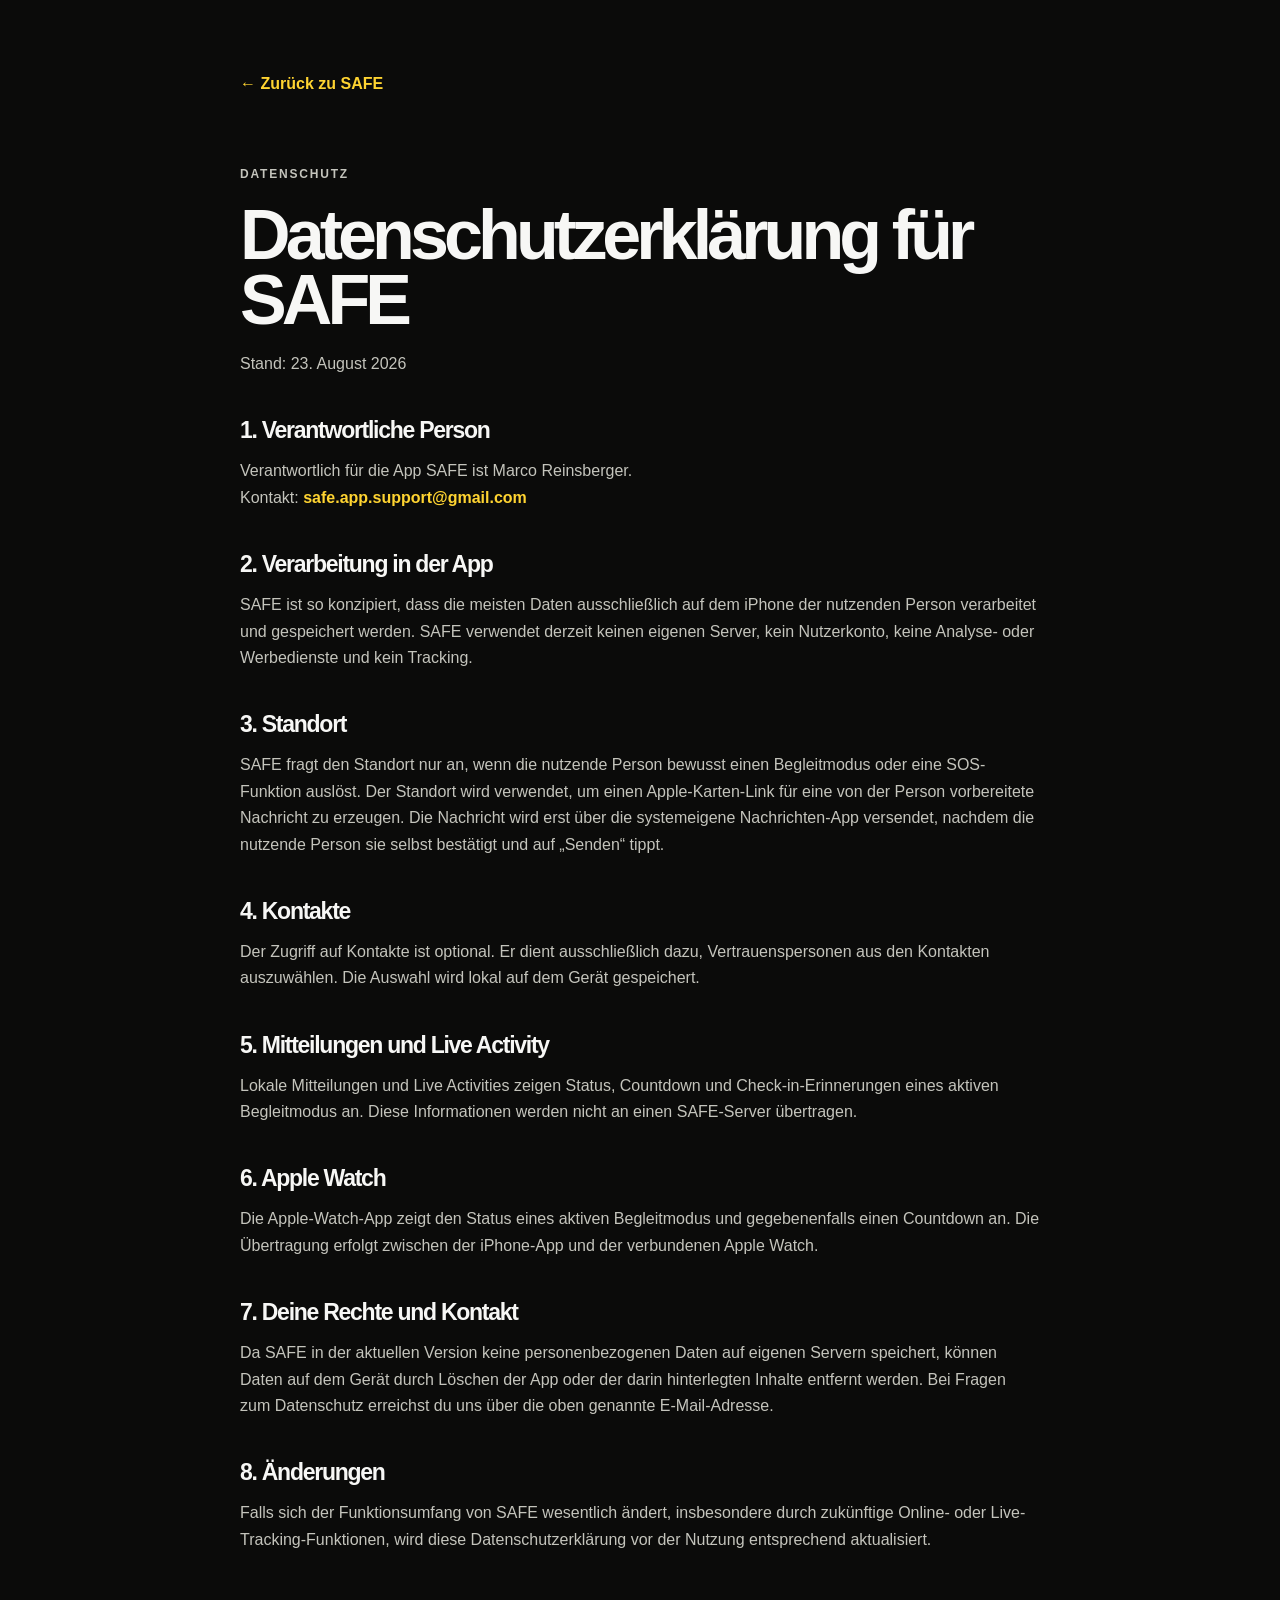
==== datenschutz.html @ ffa0b6a6 "SAFE Website veröffentlichen" ====
<!doctype html><html lang="de"><head><meta charset="utf-8"><meta name="viewport" content="width=device-width,initial-scale=1"><title>Datenschutz – SAFE</title><link rel="stylesheet" href="style.css"></head><body><main class="wrap legal"><a class="back" href="index.html">← Zurück zu SAFE</a><p class="eyebrow">DATENSCHUTZ</p><h1>Datenschutzerklärung für SAFE</h1><p>Stand: 23. August 2026</p><h2>1. Verantwortliche Person</h2><p>Verantwortlich für die App SAFE ist Marco Reinsberger.<br>Kontakt: <a href="mailto:safe.app.support@gmail.com">safe.app.support@gmail.com</a></p><h2>2. Verarbeitung in der App</h2><p>SAFE ist so konzipiert, dass die meisten Daten ausschließlich auf dem iPhone der nutzenden Person verarbeitet und gespeichert werden. SAFE verwendet derzeit keinen eigenen Server, kein Nutzerkonto, keine Analyse- oder Werbedienste und kein Tracking.</p><h2>3. Standort</h2><p>SAFE fragt den Standort nur an, wenn die nutzende Person bewusst einen Begleitmodus oder eine SOS-Funktion auslöst. Der Standort wird verwendet, um einen Apple-Karten-Link für eine von der Person vorbereitete Nachricht zu erzeugen. Die Nachricht wird erst über die systemeigene Nachrichten-App versendet, nachdem die nutzende Person sie selbst bestätigt und auf „Senden“ tippt.</p><h2>4. Kontakte</h2><p>Der Zugriff auf Kontakte ist optional. Er dient ausschließlich dazu, Vertrauenspersonen aus den Kontakten auszuwählen. Die Auswahl wird lokal auf dem Gerät gespeichert.</p><h2>5. Mitteilungen und Live Activity</h2><p>Lokale Mitteilungen und Live Activities zeigen Status, Countdown und Check-in-Erinnerungen eines aktiven Begleitmodus an. Diese Informationen werden nicht an einen SAFE-Server übertragen.</p><h2>6. Apple Watch</h2><p>Die Apple-Watch-App zeigt den Status eines aktiven Begleitmodus und gegebenenfalls einen Countdown an. Die Übertragung erfolgt zwischen der iPhone-App und der verbundenen Apple Watch.</p><h2>7. Deine Rechte und Kontakt</h2><p>Da SAFE in der aktuellen Version keine personenbezogenen Daten auf eigenen Servern speichert, können Daten auf dem Gerät durch Löschen der App oder der darin hinterlegten Inhalte entfernt werden. Bei Fragen zum Datenschutz erreichst du uns über die oben genannte E-Mail-Adresse.</p><h2>8. Änderungen</h2><p>Falls sich der Funktionsumfang von SAFE wesentlich ändert, insbesondere durch zukünftige Online- oder Live-Tracking-Funktionen, wird diese Datenschutzerklärung vor der Nutzung entsprechend aktualisiert.</p></main></body></html>
---- style.css ----
:root{--bg:#0b0b0a;--panel:#171715;--text:#f7f7f5;--muted:#aaa9a2;--line:#2a2a27;--yellow:#ffd431}*{box-sizing:border-box}html{scroll-behavior:smooth}body{margin:0;background:var(--bg);color:var(--text);font:16px Arial,Helvetica,sans-serif}a{color:inherit;text-decoration:none}.wrap{width:min(1160px,calc(100% - 40px));margin:auto}.nav{height:80px;border-bottom:1px solid var(--line);display:flex;justify-content:space-between;align-items:center}.brand{font-weight:800;letter-spacing:.08em}.brand i{display:inline-grid;place-items:center;width:26px;height:30px;margin-right:10px;clip-path:polygon(50% 0,94% 15%,94% 62%,50% 100%,6% 62%,6% 15%);background:var(--yellow);color:#111;font-style:normal}.links{display:flex;gap:24px;color:var(--muted);font-size:14px}.links a:hover,footer a:hover{color:var(--yellow)}.hero{min-height:610px;display:grid;grid-template-columns:1.1fr .9fr;align-items:center;gap:30px}.eyebrow{color:var(--yellow);font-size:12px;font-weight:bold;letter-spacing:.15em}.hero h1,.legal h1{font-size:clamp(50px,7vw,92px);line-height:.93;letter-spacing:-.07em;margin:18px 0}.hero h1 span{color:var(--yellow)}.lead{max-width:540px;color:var(--muted);font-size:19px;line-height:1.55}.buttons{display:flex;gap:12px;margin-top:30px;flex-wrap:wrap}.button{padding:14px 18px;border:1px solid #4a4a43;border-radius:8px;font-weight:bold;font-size:14px}.primary{background:var(--yellow);color:#181713;border-color:var(--yellow)}.visual{position:relative;height:440px;display:grid;place-items:center;overflow:hidden}.glow{position:absolute;width:370px;height:370px;background:radial-gradient(circle,rgba(255,212,49,.25),transparent 67%)}.shield{z-index:1;display:grid;place-items:center;width:240px;height:280px;clip-path:polygon(50% 0,91% 15%,91% 60%,50% 100%,9% 60%,9% 15%);background:linear-gradient(140deg,#ffe378,var(--yellow),#e9b813);color:#171509;font-size:75px}.status{position:absolute;z-index:2;right:20px;bottom:55px;padding:13px 16px;border:1px solid #3a3a35;border-radius:11px;background:#171715;font-size:14px;font-weight:bold}.status b{color:#53d670;margin-right:8px}.section{padding:105px 0;border-top:1px solid var(--line)}h2{font-size:clamp(35px,4vw,57px);letter-spacing:-.055em;line-height:1;margin:15px 0}.sub{max-width:620px;color:var(--muted);line-height:1.6;font-size:17px}.grid{display:grid;grid-template-columns:repeat(4,1fr);gap:14px;margin-top:52px}.card{min-height:210px;padding:25px;background:var(--panel);border:1px solid #242421;border-radius:14px}.card small{color:var(--yellow);font-weight:bold}.card h3{margin-top:50px}.card p{color:var(--muted);font-size:14px;line-height:1.5}.steps{display:grid;grid-template-columns:.75fr 1.25fr;gap:80px}.steps ol{list-style:none;padding:0;margin:0;border-top:1px solid #343431}.steps li{padding:22px 0;border-bottom:1px solid #343431}.steps strong{display:block}.steps span{display:block;color:var(--muted);margin-top:7px;line-height:1.5}.watch{margin:0 0 85px;padding:55px 65px;display:flex;justify-content:space-between;align-items:center;gap:40px;border:1px solid #38382f;border-radius:20px;background:linear-gradient(105deg,#22221d,#141411)}.watch p{color:var(--muted);line-height:1.6;max-width:580px}.face{width:170px;height:190px;padding:48px 20px;display:flex;flex-direction:column;align-items:center;gap:10px;border:11px solid #252523;border-radius:46px;outline:1px solid #545447;background:#080807;font-size:11px}.face b{color:var(--yellow);font-size:21px}.notice{margin-bottom:75px;padding:20px 25px;border:1px solid #55461b;border-radius:12px;background:#211d13;color:#deded5;line-height:1.55;font-size:14px}.notice b{color:var(--yellow)}footer{padding:34px 0 48px;border-top:1px solid var(--line);display:flex;gap:28px;color:var(--muted);font-size:13px}.footlinks{margin-left:auto;display:flex;gap:20px}.legal{max-width:800px;margin:auto;padding:75px 0}.back{display:inline-block;color:var(--yellow);font-weight:bold;margin-bottom:60px}.legal h1{font-size:clamp(42px,6vw,70px)}.legal h2{font-size:23px;margin-top:42px}.legal p{color:#c4c4bc;line-height:1.65}.legal a:not(.back){color:var(--yellow);font-weight:bold}.support{margin-top:34px;padding:26px;border:1px solid #444439;border-radius:14px;background:var(--panel)}@media(max-width:800px){.hero{grid-template-columns:1fr;padding:65px 0 45px;min-height:auto}.visual{height:310px}.shield{transform:scale(.72)}.status{bottom:8px;right:0}.grid{grid-template-columns:repeat(2,1fr)}.steps{grid-template-columns:1fr;gap:42px}.watch{padding:40px 28px}.face{transform:scale(.78);margin-right:-25px}}@media(max-width:520px){.wrap{width:calc(100% - 30px)}.links a:not(:last-child){display:none}.grid{grid-template-columns:1fr}.card{min-height:170px}.card h3{margin-top:28px}.watch{display:block}.face{margin:25px auto -25px}footer{flex-wrap:wrap}.footlinks{margin-left:0;width:100%}}
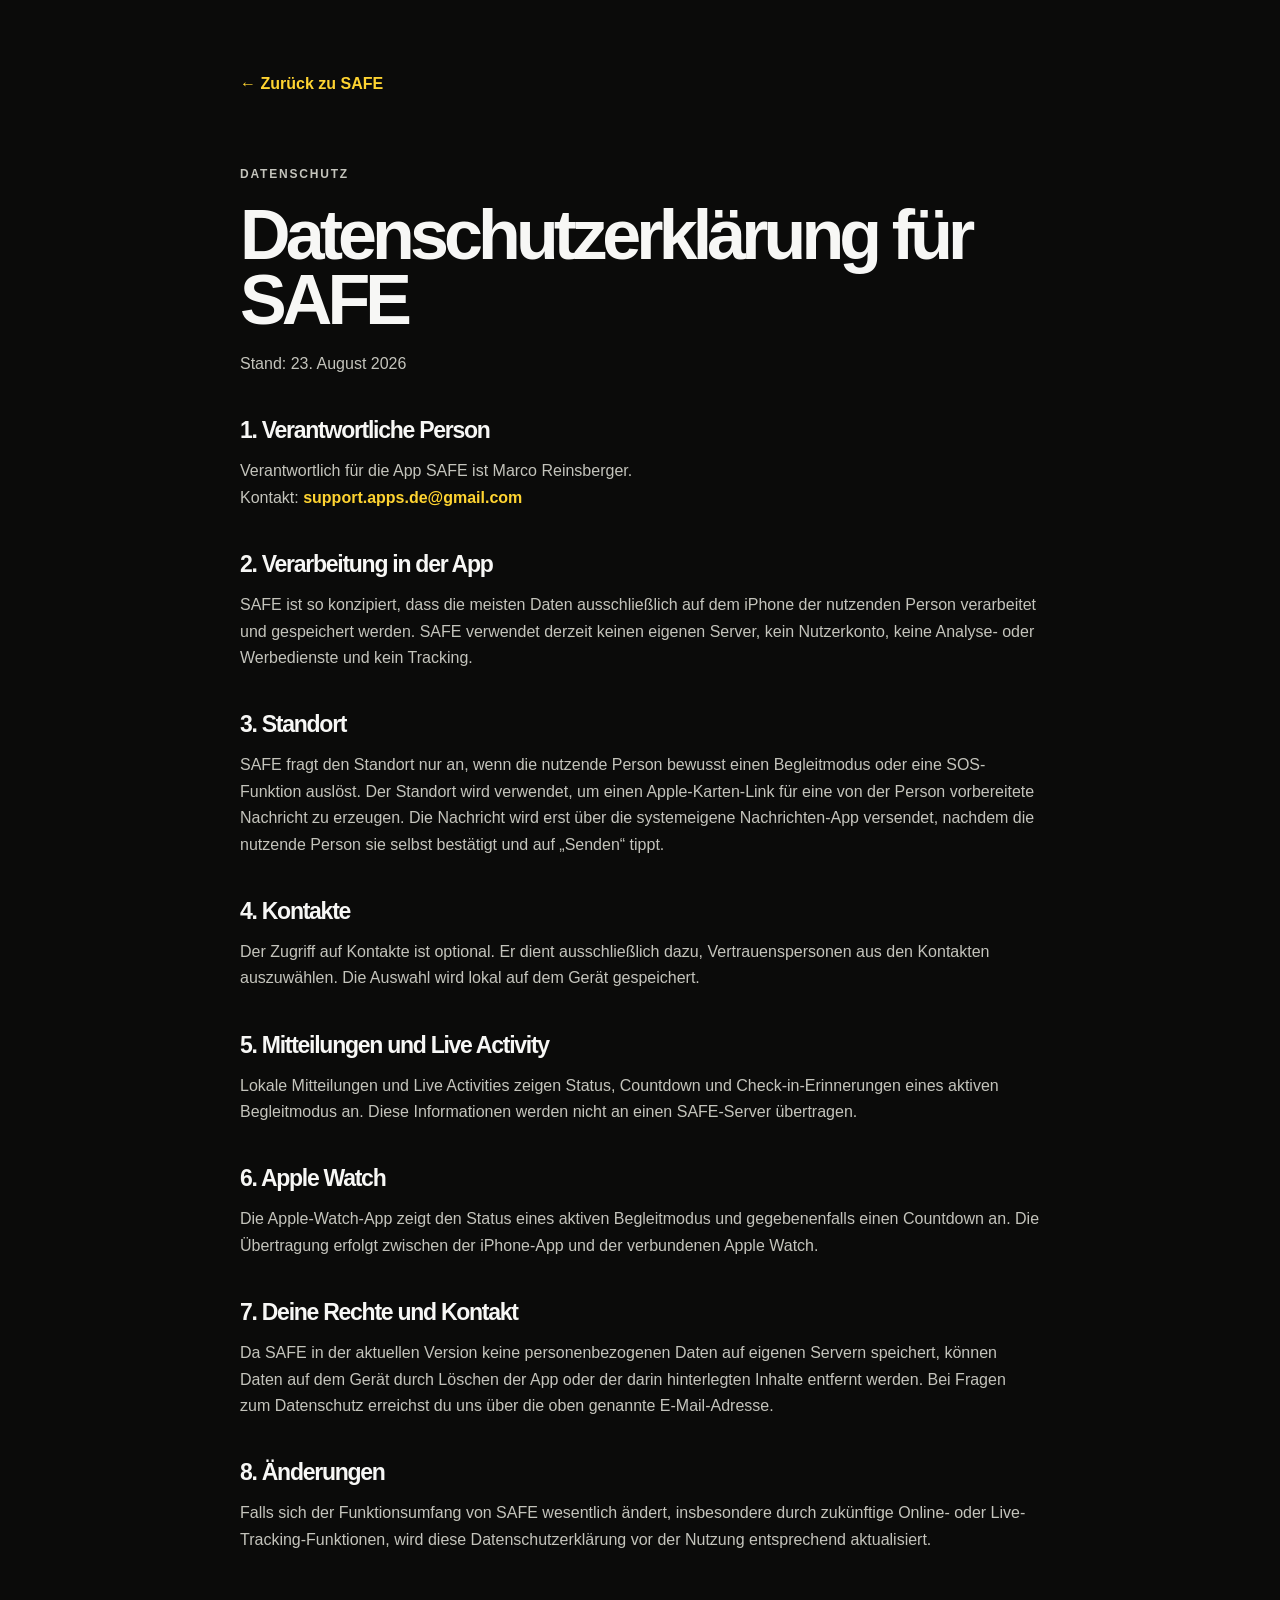
==== commit f5655a8a: "SAFE Website mit Action Button und Screenshots aktualisieren" ====
--- a/datenschutz.html
+++ b/datenschutz.html
@@ -1 +1 @@
-<!doctype html><html lang="de"><head><meta charset="utf-8"><meta name="viewport" content="width=device-width,initial-scale=1"><title>Datenschutz – SAFE</title><link rel="stylesheet" href="style.css"></head><body><main class="wrap legal"><a class="back" href="index.html">← Zurück zu SAFE</a><p class="eyebrow">DATENSCHUTZ</p><h1>Datenschutzerklärung für SAFE</h1><p>Stand: 23. August 2026</p><h2>1. Verantwortliche Person</h2><p>Verantwortlich für die App SAFE ist Marco Reinsberger.<br>Kontakt: <a href="mailto:safe.app.support@gmail.com">safe.app.support@gmail.com</a></p><h2>2. Verarbeitung in der App</h2><p>SAFE ist so konzipiert, dass die meisten Daten ausschließlich auf dem iPhone der nutzenden Person verarbeitet und gespeichert werden. SAFE verwendet derzeit keinen eigenen Server, kein Nutzerkonto, keine Analyse- oder Werbedienste und kein Tracking.</p><h2>3. Standort</h2><p>SAFE fragt den Standort nur an, wenn die nutzende Person bewusst einen Begleitmodus oder eine SOS-Funktion auslöst. Der Standort wird verwendet, um einen Apple-Karten-Link für eine von der Person vorbereitete Nachricht zu erzeugen. Die Nachricht wird erst über die systemeigene Nachrichten-App versendet, nachdem die nutzende Person sie selbst bestätigt und auf „Senden“ tippt.</p><h2>4. Kontakte</h2><p>Der Zugriff auf Kontakte ist optional. Er dient ausschließlich dazu, Vertrauenspersonen aus den Kontakten auszuwählen. Die Auswahl wird lokal auf dem Gerät gespeichert.</p><h2>5. Mitteilungen und Live Activity</h2><p>Lokale Mitteilungen und Live Activities zeigen Status, Countdown und Check-in-Erinnerungen eines aktiven Begleitmodus an. Diese Informationen werden nicht an einen SAFE-Server übertragen.</p><h2>6. Apple Watch</h2><p>Die Apple-Watch-App zeigt den Status eines aktiven Begleitmodus und gegebenenfalls einen Countdown an. Die Übertragung erfolgt zwischen der iPhone-App und der verbundenen Apple Watch.</p><h2>7. Deine Rechte und Kontakt</h2><p>Da SAFE in der aktuellen Version keine personenbezogenen Daten auf eigenen Servern speichert, können Daten auf dem Gerät durch Löschen der App oder der darin hinterlegten Inhalte entfernt werden. Bei Fragen zum Datenschutz erreichst du uns über die oben genannte E-Mail-Adresse.</p><h2>8. Änderungen</h2><p>Falls sich der Funktionsumfang von SAFE wesentlich ändert, insbesondere durch zukünftige Online- oder Live-Tracking-Funktionen, wird diese Datenschutzerklärung vor der Nutzung entsprechend aktualisiert.</p></main></body></html>
+<!doctype html><html lang="de"><head><meta charset="utf-8"><meta name="viewport" content="width=device-width,initial-scale=1"><title>Datenschutz – SAFE</title><link rel="stylesheet" href="style.css"></head><body><main class="wrap legal"><a class="back" href="index.html">← Zurück zu SAFE</a><p class="eyebrow">DATENSCHUTZ</p><h1>Datenschutzerklärung für SAFE</h1><p>Stand: 23. August 2026</p><h2>1. Verantwortliche Person</h2><p>Verantwortlich für die App SAFE ist Marco Reinsberger.<br>Kontakt: <a href="mailto:support.apps.de@gmail.com">support.apps.de@gmail.com</a></p><h2>2. Verarbeitung in der App</h2><p>SAFE ist so konzipiert, dass die meisten Daten ausschließlich auf dem iPhone der nutzenden Person verarbeitet und gespeichert werden. SAFE verwendet derzeit keinen eigenen Server, kein Nutzerkonto, keine Analyse- oder Werbedienste und kein Tracking.</p><h2>3. Standort</h2><p>SAFE fragt den Standort nur an, wenn die nutzende Person bewusst einen Begleitmodus oder eine SOS-Funktion auslöst. Der Standort wird verwendet, um einen Apple-Karten-Link für eine von der Person vorbereitete Nachricht zu erzeugen. Die Nachricht wird erst über die systemeigene Nachrichten-App versendet, nachdem die nutzende Person sie selbst bestätigt und auf „Senden“ tippt.</p><h2>4. Kontakte</h2><p>Der Zugriff auf Kontakte ist optional. Er dient ausschließlich dazu, Vertrauenspersonen aus den Kontakten auszuwählen. Die Auswahl wird lokal auf dem Gerät gespeichert.</p><h2>5. Mitteilungen und Live Activity</h2><p>Lokale Mitteilungen und Live Activities zeigen Status, Countdown und Check-in-Erinnerungen eines aktiven Begleitmodus an. Diese Informationen werden nicht an einen SAFE-Server übertragen.</p><h2>6. Apple Watch</h2><p>Die Apple-Watch-App zeigt den Status eines aktiven Begleitmodus und gegebenenfalls einen Countdown an. Die Übertragung erfolgt zwischen der iPhone-App und der verbundenen Apple Watch.</p><h2>7. Deine Rechte und Kontakt</h2><p>Da SAFE in der aktuellen Version keine personenbezogenen Daten auf eigenen Servern speichert, können Daten auf dem Gerät durch Löschen der App oder der darin hinterlegten Inhalte entfernt werden. Bei Fragen zum Datenschutz erreichst du uns über die oben genannte E-Mail-Adresse.</p><h2>8. Änderungen</h2><p>Falls sich der Funktionsumfang von SAFE wesentlich ändert, insbesondere durch zukünftige Online- oder Live-Tracking-Funktionen, wird diese Datenschutzerklärung vor der Nutzung entsprechend aktualisiert.</p></main></body></html>
--- a/style.css
+++ b/style.css
@@ -1 +1 @@
-:root{--bg:#0b0b0a;--panel:#171715;--text:#f7f7f5;--muted:#aaa9a2;--line:#2a2a27;--yellow:#ffd431}*{box-sizing:border-box}html{scroll-behavior:smooth}body{margin:0;background:var(--bg);color:var(--text);font:16px Arial,Helvetica,sans-serif}a{color:inherit;text-decoration:none}.wrap{width:min(1160px,calc(100% - 40px));margin:auto}.nav{height:80px;border-bottom:1px solid var(--line);display:flex;justify-content:space-between;align-items:center}.brand{font-weight:800;letter-spacing:.08em}.brand i{display:inline-grid;place-items:center;width:26px;height:30px;margin-right:10px;clip-path:polygon(50% 0,94% 15%,94% 62%,50% 100%,6% 62%,6% 15%);background:var(--yellow);color:#111;font-style:normal}.links{display:flex;gap:24px;color:var(--muted);font-size:14px}.links a:hover,footer a:hover{color:var(--yellow)}.hero{min-height:610px;display:grid;grid-template-columns:1.1fr .9fr;align-items:center;gap:30px}.eyebrow{color:var(--yellow);font-size:12px;font-weight:bold;letter-spacing:.15em}.hero h1,.legal h1{font-size:clamp(50px,7vw,92px);line-height:.93;letter-spacing:-.07em;margin:18px 0}.hero h1 span{color:var(--yellow)}.lead{max-width:540px;color:var(--muted);font-size:19px;line-height:1.55}.buttons{display:flex;gap:12px;margin-top:30px;flex-wrap:wrap}.button{padding:14px 18px;border:1px solid #4a4a43;border-radius:8px;font-weight:bold;font-size:14px}.primary{background:var(--yellow);color:#181713;border-color:var(--yellow)}.visual{position:relative;height:440px;display:grid;place-items:center;overflow:hidden}.glow{position:absolute;width:370px;height:370px;background:radial-gradient(circle,rgba(255,212,49,.25),transparent 67%)}.shield{z-index:1;display:grid;place-items:center;width:240px;height:280px;clip-path:polygon(50% 0,91% 15%,91% 60%,50% 100%,9% 60%,9% 15%);background:linear-gradient(140deg,#ffe378,var(--yellow),#e9b813);color:#171509;font-size:75px}.status{position:absolute;z-index:2;right:20px;bottom:55px;padding:13px 16px;border:1px solid #3a3a35;border-radius:11px;background:#171715;font-size:14px;font-weight:bold}.status b{color:#53d670;margin-right:8px}.section{padding:105px 0;border-top:1px solid var(--line)}h2{font-size:clamp(35px,4vw,57px);letter-spacing:-.055em;line-height:1;margin:15px 0}.sub{max-width:620px;color:var(--muted);line-height:1.6;font-size:17px}.grid{display:grid;grid-template-columns:repeat(4,1fr);gap:14px;margin-top:52px}.card{min-height:210px;padding:25px;background:var(--panel);border:1px solid #242421;border-radius:14px}.card small{color:var(--yellow);font-weight:bold}.card h3{margin-top:50px}.card p{color:var(--muted);font-size:14px;line-height:1.5}.steps{display:grid;grid-template-columns:.75fr 1.25fr;gap:80px}.steps ol{list-style:none;padding:0;margin:0;border-top:1px solid #343431}.steps li{padding:22px 0;border-bottom:1px solid #343431}.steps strong{display:block}.steps span{display:block;color:var(--muted);margin-top:7px;line-height:1.5}.watch{margin:0 0 85px;padding:55px 65px;display:flex;justify-content:space-between;align-items:center;gap:40px;border:1px solid #38382f;border-radius:20px;background:linear-gradient(105deg,#22221d,#141411)}.watch p{color:var(--muted);line-height:1.6;max-width:580px}.face{width:170px;height:190px;padding:48px 20px;display:flex;flex-direction:column;align-items:center;gap:10px;border:11px solid #252523;border-radius:46px;outline:1px solid #545447;background:#080807;font-size:11px}.face b{color:var(--yellow);font-size:21px}.notice{margin-bottom:75px;padding:20px 25px;border:1px solid #55461b;border-radius:12px;background:#211d13;color:#deded5;line-height:1.55;font-size:14px}.notice b{color:var(--yellow)}footer{padding:34px 0 48px;border-top:1px solid var(--line);display:flex;gap:28px;color:var(--muted);font-size:13px}.footlinks{margin-left:auto;display:flex;gap:20px}.legal{max-width:800px;margin:auto;padding:75px 0}.back{display:inline-block;color:var(--yellow);font-weight:bold;margin-bottom:60px}.legal h1{font-size:clamp(42px,6vw,70px)}.legal h2{font-size:23px;margin-top:42px}.legal p{color:#c4c4bc;line-height:1.65}.legal a:not(.back){color:var(--yellow);font-weight:bold}.support{margin-top:34px;padding:26px;border:1px solid #444439;border-radius:14px;background:var(--panel)}@media(max-width:800px){.hero{grid-template-columns:1fr;padding:65px 0 45px;min-height:auto}.visual{height:310px}.shield{transform:scale(.72)}.status{bottom:8px;right:0}.grid{grid-template-columns:repeat(2,1fr)}.steps{grid-template-columns:1fr;gap:42px}.watch{padding:40px 28px}.face{transform:scale(.78);margin-right:-25px}}@media(max-width:520px){.wrap{width:calc(100% - 30px)}.links a:not(:last-child){display:none}.grid{grid-template-columns:1fr}.card{min-height:170px}.card h3{margin-top:28px}.watch{display:block}.face{margin:25px auto -25px}footer{flex-wrap:wrap}.footlinks{margin-left:0;width:100%}}
+:root{--bg:#0b0b0a;--panel:#171715;--text:#f7f7f5;--muted:#aaa9a2;--line:#2a2a27;--yellow:#ffd431}*{box-sizing:border-box}html{scroll-behavior:smooth}body{margin:0;background:var(--bg);color:var(--text);font:16px Arial,Helvetica,sans-serif}a{color:inherit;text-decoration:none}.wrap{width:min(1160px,calc(100% - 40px));margin:auto}.nav{height:80px;border-bottom:1px solid var(--line);display:flex;justify-content:space-between;align-items:center}.brand{display:inline-flex;align-items:center;gap:10px;font-weight:800;letter-spacing:.08em}.brand img{width:31px;height:31px;border-radius:8px;object-fit:cover}.links{display:flex;gap:24px;color:var(--muted);font-size:14px}.links a:hover,footer a:hover{color:var(--yellow)}.hero{min-height:610px;display:grid;grid-template-columns:1.1fr .9fr;align-items:center;gap:30px}.eyebrow{color:var(--yellow);font-size:12px;font-weight:bold;letter-spacing:.15em}.hero h1,.legal h1{font-size:clamp(50px,7vw,92px);line-height:.93;letter-spacing:-.07em;margin:18px 0}.hero h1 span{color:var(--yellow)}.lead{max-width:540px;color:var(--muted);font-size:19px;line-height:1.55}.buttons{display:flex;gap:12px;margin-top:30px;flex-wrap:wrap}.button{padding:14px 18px;border:1px solid #4a4a43;border-radius:8px;font-weight:bold;font-size:14px}.primary{background:var(--yellow);color:#181713;border-color:var(--yellow)}.visual{position:relative;height:440px;display:grid;place-items:center;overflow:hidden}.app-icon{width:min(360px,88%);border-radius:27%;box-shadow:0 28px 80px rgba(255,212,49,.22)}.status{position:absolute;z-index:2;right:20px;bottom:55px;padding:13px 16px;border:1px solid #3a3a35;border-radius:11px;background:#171715;font-size:14px;font-weight:bold}.status b{color:#53d670;margin-right:8px}.section{padding:105px 0;border-top:1px solid var(--line)}h2{font-size:clamp(35px,4vw,57px);letter-spacing:-.055em;line-height:1;margin:15px 0}.sub{max-width:620px;color:var(--muted);line-height:1.6;font-size:17px}.grid{display:grid;grid-template-columns:repeat(4,1fr);gap:14px;margin-top:52px}.card{min-height:210px;padding:25px;background:var(--panel);border:1px solid #242421;border-radius:14px}.card small{color:var(--yellow);font-weight:bold}.card h3{margin-top:50px}.card p{color:var(--muted);font-size:14px;line-height:1.5}.showcase{display:grid;grid-template-columns:.8fr 1.2fr;gap:70px;align-items:center}.screens{display:flex;align-items:end;justify-content:center;gap:38px}.screens figure{margin:0;text-align:center;color:var(--muted);font-size:13px}.phone-shot{width:210px;border-radius:27px;box-shadow:0 20px 55px #000}.watch-shot{width:170px;border-radius:25px;box-shadow:0 20px 45px #000}.screens figcaption{margin-top:16px;line-height:1.4}.steps{display:grid;grid-template-columns:.75fr 1.25fr;gap:80px}.steps ol{list-style:none;padding:0;margin:0;border-top:1px solid #343431}.steps li{padding:22px 0;border-bottom:1px solid #343431}.steps strong{display:block}.steps span{display:block;color:var(--muted);margin-top:7px;line-height:1.5}.notice{margin-bottom:75px;padding:20px 25px;border:1px solid #55461b;border-radius:12px;background:#211d13;color:#deded5;line-height:1.55;font-size:14px}.notice b{color:var(--yellow)}footer{padding:34px 0 48px;border-top:1px solid var(--line);display:flex;gap:28px;color:var(--muted);font-size:13px}.footlinks{margin-left:auto;display:flex;gap:20px}.legal{max-width:800px;margin:auto;padding:75px 0}.back{display:inline-block;color:var(--yellow);font-weight:bold;margin-bottom:60px}.legal h1{font-size:clamp(42px,6vw,70px)}.legal h2{font-size:23px;margin-top:42px}.legal p{color:#c4c4bc;line-height:1.65}.legal a:not(.back){color:var(--yellow);font-weight:bold}.support{margin-top:34px;padding:26px;border:1px solid #444439;border-radius:14px;background:var(--panel)}@media(max-width:800px){.hero{grid-template-columns:1fr;padding:65px 0 45px;min-height:auto}.visual{height:310px}.app-icon{width:225px}.status{bottom:8px;right:0}.grid{grid-template-columns:repeat(2,1fr)}.showcase,.steps{grid-template-columns:1fr;gap:42px}.phone-shot{width:175px}.watch-shot{width:140px}}@media(max-width:520px){.wrap{width:calc(100% - 30px)}.links a:not(:last-child){display:none}.grid{grid-template-columns:1fr}.card{min-height:170px}.card h3{margin-top:28px}.screens{gap:15px}.phone-shot{width:160px}.watch-shot{width:120px}footer{flex-wrap:wrap}.footlinks{margin-left:0;width:100%}}
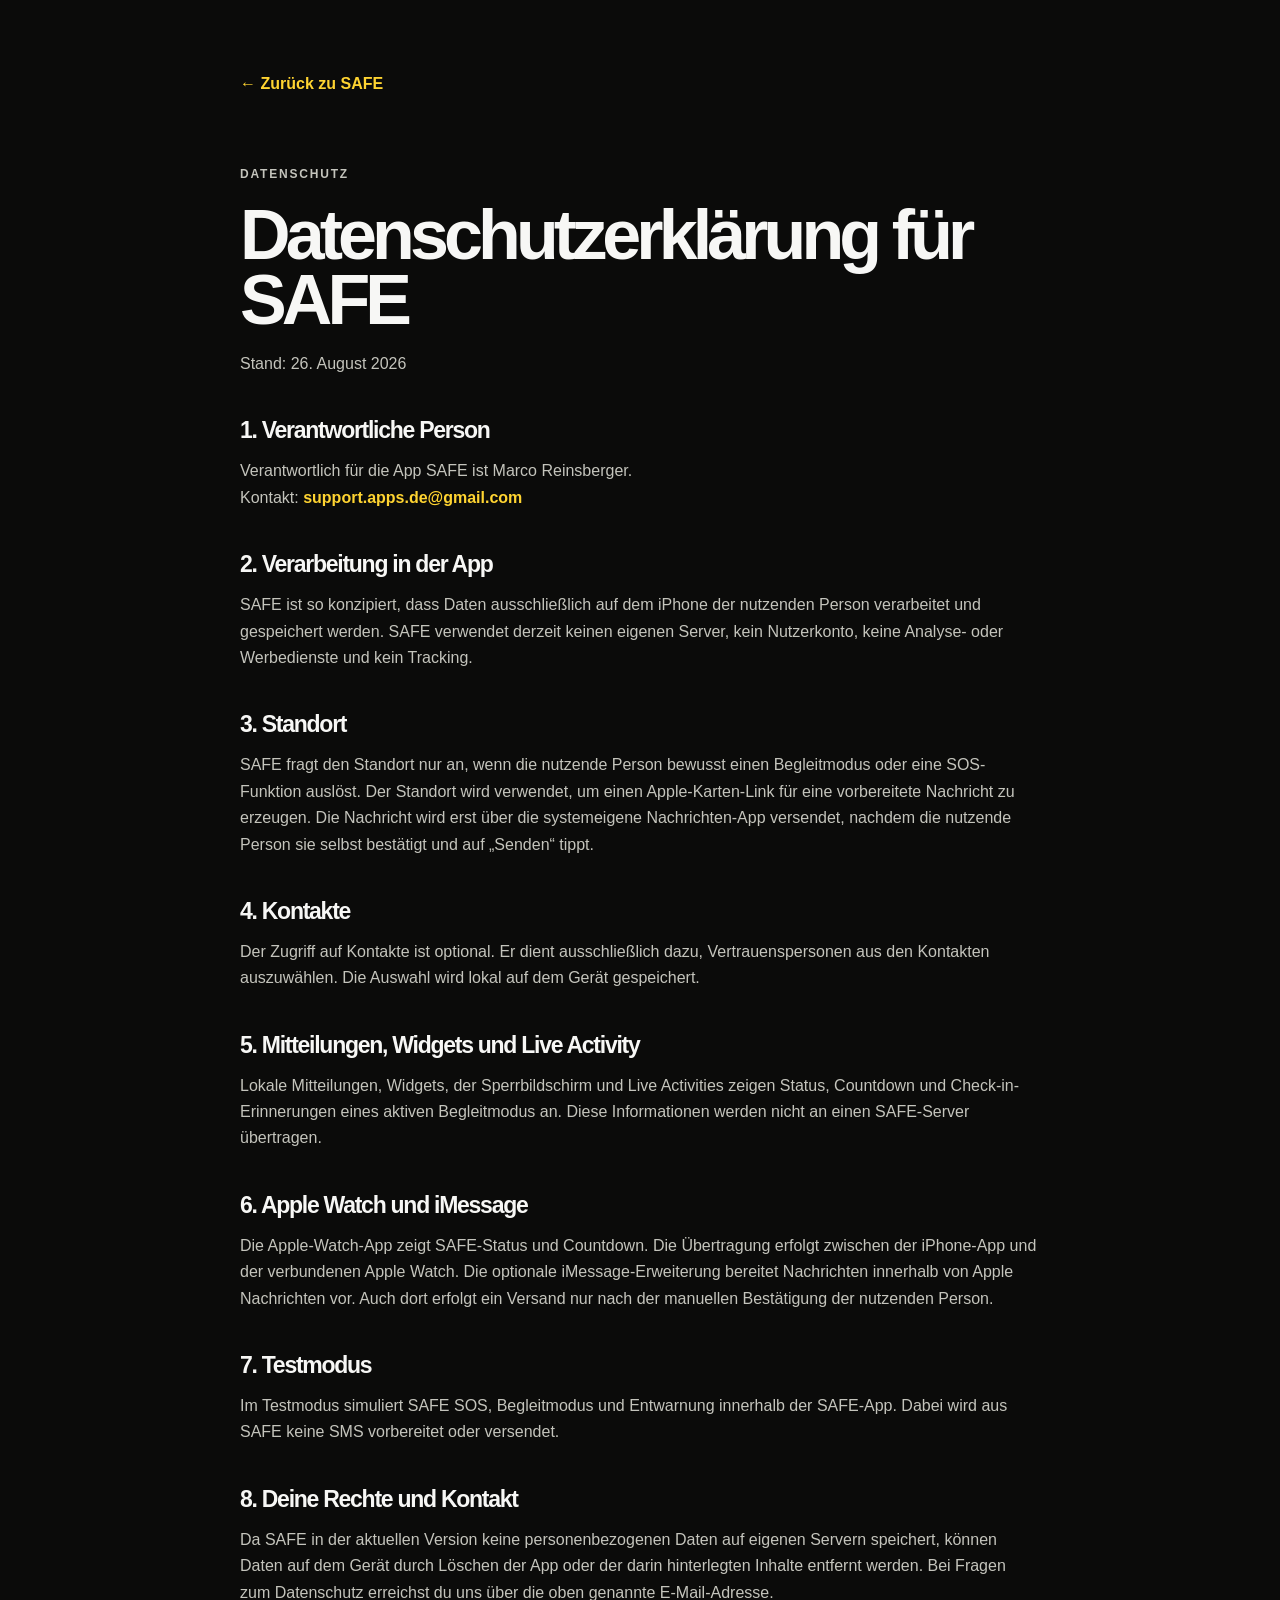
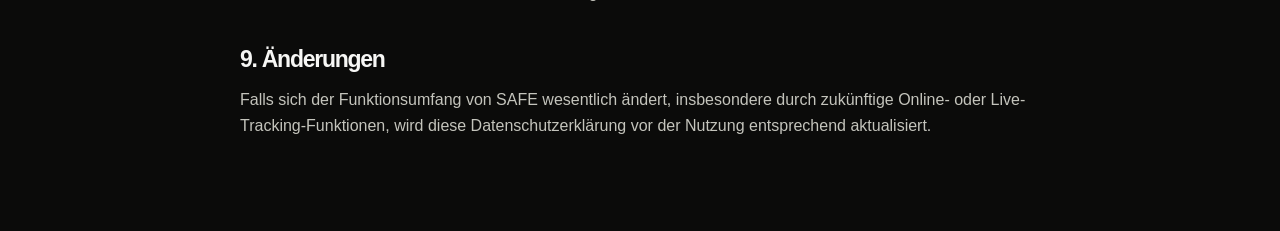
==== commit 6315361b: "SAFE Website: neue Funktionen und mobile Darstellung" ====
--- a/datenschutz.html
+++ b/datenschutz.html
@@ -1 +1 @@
-<!doctype html><html lang="de"><head><meta charset="utf-8"><meta name="viewport" content="width=device-width,initial-scale=1"><title>Datenschutz – SAFE</title><link rel="stylesheet" href="style.css"></head><body><main class="wrap legal"><a class="back" href="index.html">← Zurück zu SAFE</a><p class="eyebrow">DATENSCHUTZ</p><h1>Datenschutzerklärung für SAFE</h1><p>Stand: 23. August 2026</p><h2>1. Verantwortliche Person</h2><p>Verantwortlich für die App SAFE ist Marco Reinsberger.<br>Kontakt: <a href="mailto:support.apps.de@gmail.com">support.apps.de@gmail.com</a></p><h2>2. Verarbeitung in der App</h2><p>SAFE ist so konzipiert, dass die meisten Daten ausschließlich auf dem iPhone der nutzenden Person verarbeitet und gespeichert werden. SAFE verwendet derzeit keinen eigenen Server, kein Nutzerkonto, keine Analyse- oder Werbedienste und kein Tracking.</p><h2>3. Standort</h2><p>SAFE fragt den Standort nur an, wenn die nutzende Person bewusst einen Begleitmodus oder eine SOS-Funktion auslöst. Der Standort wird verwendet, um einen Apple-Karten-Link für eine von der Person vorbereitete Nachricht zu erzeugen. Die Nachricht wird erst über die systemeigene Nachrichten-App versendet, nachdem die nutzende Person sie selbst bestätigt und auf „Senden“ tippt.</p><h2>4. Kontakte</h2><p>Der Zugriff auf Kontakte ist optional. Er dient ausschließlich dazu, Vertrauenspersonen aus den Kontakten auszuwählen. Die Auswahl wird lokal auf dem Gerät gespeichert.</p><h2>5. Mitteilungen und Live Activity</h2><p>Lokale Mitteilungen und Live Activities zeigen Status, Countdown und Check-in-Erinnerungen eines aktiven Begleitmodus an. Diese Informationen werden nicht an einen SAFE-Server übertragen.</p><h2>6. Apple Watch</h2><p>Die Apple-Watch-App zeigt den Status eines aktiven Begleitmodus und gegebenenfalls einen Countdown an. Die Übertragung erfolgt zwischen der iPhone-App und der verbundenen Apple Watch.</p><h2>7. Deine Rechte und Kontakt</h2><p>Da SAFE in der aktuellen Version keine personenbezogenen Daten auf eigenen Servern speichert, können Daten auf dem Gerät durch Löschen der App oder der darin hinterlegten Inhalte entfernt werden. Bei Fragen zum Datenschutz erreichst du uns über die oben genannte E-Mail-Adresse.</p><h2>8. Änderungen</h2><p>Falls sich der Funktionsumfang von SAFE wesentlich ändert, insbesondere durch zukünftige Online- oder Live-Tracking-Funktionen, wird diese Datenschutzerklärung vor der Nutzung entsprechend aktualisiert.</p></main></body></html>
+<!doctype html><html lang="de"><head><meta charset="utf-8"><meta name="viewport" content="width=device-width,initial-scale=1"><title>Datenschutz – SAFE</title><link rel="stylesheet" href="style.css"></head><body><main class="wrap legal"><a class="back" href="index.html">← Zurück zu SAFE</a><p class="eyebrow">DATENSCHUTZ</p><h1>Datenschutzerklärung für SAFE</h1><p>Stand: 26. August 2026</p><h2>1. Verantwortliche Person</h2><p>Verantwortlich für die App SAFE ist Marco Reinsberger.<br>Kontakt: <a href="mailto:support.apps.de@gmail.com">support.apps.de@gmail.com</a></p><h2>2. Verarbeitung in der App</h2><p>SAFE ist so konzipiert, dass Daten ausschließlich auf dem iPhone der nutzenden Person verarbeitet und gespeichert werden. SAFE verwendet derzeit keinen eigenen Server, kein Nutzerkonto, keine Analyse- oder Werbedienste und kein Tracking.</p><h2>3. Standort</h2><p>SAFE fragt den Standort nur an, wenn die nutzende Person bewusst einen Begleitmodus oder eine SOS-Funktion auslöst. Der Standort wird verwendet, um einen Apple-Karten-Link für eine vorbereitete Nachricht zu erzeugen. Die Nachricht wird erst über die systemeigene Nachrichten-App versendet, nachdem die nutzende Person sie selbst bestätigt und auf „Senden“ tippt.</p><h2>4. Kontakte</h2><p>Der Zugriff auf Kontakte ist optional. Er dient ausschließlich dazu, Vertrauenspersonen aus den Kontakten auszuwählen. Die Auswahl wird lokal auf dem Gerät gespeichert.</p><h2>5. Mitteilungen, Widgets und Live Activity</h2><p>Lokale Mitteilungen, Widgets, der Sperrbildschirm und Live Activities zeigen Status, Countdown und Check-in-Erinnerungen eines aktiven Begleitmodus an. Diese Informationen werden nicht an einen SAFE-Server übertragen.</p><h2>6. Apple Watch und iMessage</h2><p>Die Apple-Watch-App zeigt SAFE-Status und Countdown. Die Übertragung erfolgt zwischen der iPhone-App und der verbundenen Apple Watch. Die optionale iMessage-Erweiterung bereitet Nachrichten innerhalb von Apple Nachrichten vor. Auch dort erfolgt ein Versand nur nach der manuellen Bestätigung der nutzenden Person.</p><h2>7. Testmodus</h2><p>Im Testmodus simuliert SAFE SOS, Begleitmodus und Entwarnung innerhalb der SAFE-App. Dabei wird aus SAFE keine SMS vorbereitet oder versendet.</p><h2>8. Deine Rechte und Kontakt</h2><p>Da SAFE in der aktuellen Version keine personenbezogenen Daten auf eigenen Servern speichert, können Daten auf dem Gerät durch Löschen der App oder der darin hinterlegten Inhalte entfernt werden. Bei Fragen zum Datenschutz erreichst du uns über die oben genannte E-Mail-Adresse.</p><h2>9. Änderungen</h2><p>Falls sich der Funktionsumfang von SAFE wesentlich ändert, insbesondere durch zukünftige Online- oder Live-Tracking-Funktionen, wird diese Datenschutzerklärung vor der Nutzung entsprechend aktualisiert.</p></main></body></html>
--- a/style.css
+++ b/style.css
@@ -1 +1,101 @@
-:root{--bg:#0b0b0a;--panel:#171715;--text:#f7f7f5;--muted:#aaa9a2;--line:#2a2a27;--yellow:#ffd431}*{box-sizing:border-box}html{scroll-behavior:smooth}body{margin:0;background:var(--bg);color:var(--text);font:16px Arial,Helvetica,sans-serif}a{color:inherit;text-decoration:none}.wrap{width:min(1160px,calc(100% - 40px));margin:auto}.nav{height:80px;border-bottom:1px solid var(--line);display:flex;justify-content:space-between;align-items:center}.brand{display:inline-flex;align-items:center;gap:10px;font-weight:800;letter-spacing:.08em}.brand img{width:31px;height:31px;border-radius:8px;object-fit:cover}.links{display:flex;gap:24px;color:var(--muted);font-size:14px}.links a:hover,footer a:hover{color:var(--yellow)}.hero{min-height:610px;display:grid;grid-template-columns:1.1fr .9fr;align-items:center;gap:30px}.eyebrow{color:var(--yellow);font-size:12px;font-weight:bold;letter-spacing:.15em}.hero h1,.legal h1{font-size:clamp(50px,7vw,92px);line-height:.93;letter-spacing:-.07em;margin:18px 0}.hero h1 span{color:var(--yellow)}.lead{max-width:540px;color:var(--muted);font-size:19px;line-height:1.55}.buttons{display:flex;gap:12px;margin-top:30px;flex-wrap:wrap}.button{padding:14px 18px;border:1px solid #4a4a43;border-radius:8px;font-weight:bold;font-size:14px}.primary{background:var(--yellow);color:#181713;border-color:var(--yellow)}.visual{position:relative;height:440px;display:grid;place-items:center;overflow:hidden}.app-icon{width:min(360px,88%);border-radius:27%;box-shadow:0 28px 80px rgba(255,212,49,.22)}.status{position:absolute;z-index:2;right:20px;bottom:55px;padding:13px 16px;border:1px solid #3a3a35;border-radius:11px;background:#171715;font-size:14px;font-weight:bold}.status b{color:#53d670;margin-right:8px}.section{padding:105px 0;border-top:1px solid var(--line)}h2{font-size:clamp(35px,4vw,57px);letter-spacing:-.055em;line-height:1;margin:15px 0}.sub{max-width:620px;color:var(--muted);line-height:1.6;font-size:17px}.grid{display:grid;grid-template-columns:repeat(4,1fr);gap:14px;margin-top:52px}.card{min-height:210px;padding:25px;background:var(--panel);border:1px solid #242421;border-radius:14px}.card small{color:var(--yellow);font-weight:bold}.card h3{margin-top:50px}.card p{color:var(--muted);font-size:14px;line-height:1.5}.showcase{display:grid;grid-template-columns:.8fr 1.2fr;gap:70px;align-items:center}.screens{display:flex;align-items:end;justify-content:center;gap:38px}.screens figure{margin:0;text-align:center;color:var(--muted);font-size:13px}.phone-shot{width:210px;border-radius:27px;box-shadow:0 20px 55px #000}.watch-shot{width:170px;border-radius:25px;box-shadow:0 20px 45px #000}.screens figcaption{margin-top:16px;line-height:1.4}.steps{display:grid;grid-template-columns:.75fr 1.25fr;gap:80px}.steps ol{list-style:none;padding:0;margin:0;border-top:1px solid #343431}.steps li{padding:22px 0;border-bottom:1px solid #343431}.steps strong{display:block}.steps span{display:block;color:var(--muted);margin-top:7px;line-height:1.5}.notice{margin-bottom:75px;padding:20px 25px;border:1px solid #55461b;border-radius:12px;background:#211d13;color:#deded5;line-height:1.55;font-size:14px}.notice b{color:var(--yellow)}footer{padding:34px 0 48px;border-top:1px solid var(--line);display:flex;gap:28px;color:var(--muted);font-size:13px}.footlinks{margin-left:auto;display:flex;gap:20px}.legal{max-width:800px;margin:auto;padding:75px 0}.back{display:inline-block;color:var(--yellow);font-weight:bold;margin-bottom:60px}.legal h1{font-size:clamp(42px,6vw,70px)}.legal h2{font-size:23px;margin-top:42px}.legal p{color:#c4c4bc;line-height:1.65}.legal a:not(.back){color:var(--yellow);font-weight:bold}.support{margin-top:34px;padding:26px;border:1px solid #444439;border-radius:14px;background:var(--panel)}@media(max-width:800px){.hero{grid-template-columns:1fr;padding:65px 0 45px;min-height:auto}.visual{height:310px}.app-icon{width:225px}.status{bottom:8px;right:0}.grid{grid-template-columns:repeat(2,1fr)}.showcase,.steps{grid-template-columns:1fr;gap:42px}.phone-shot{width:175px}.watch-shot{width:140px}}@media(max-width:520px){.wrap{width:calc(100% - 30px)}.links a:not(:last-child){display:none}.grid{grid-template-columns:1fr}.card{min-height:170px}.card h3{margin-top:28px}.screens{gap:15px}.phone-shot{width:160px}.watch-shot{width:120px}footer{flex-wrap:wrap}.footlinks{margin-left:0;width:100%}}
+:root {
+  --bg: #0b0b0a;
+  --panel: #171715;
+  --text: #f7f7f5;
+  --muted: #aaa9a2;
+  --line: #2a2a27;
+  --yellow: #ffd431;
+}
+
+* { box-sizing: border-box; }
+html { scroll-behavior: smooth; }
+body { margin: 0; background: var(--bg); color: var(--text); font: 16px Arial, Helvetica, sans-serif; }
+a { color: inherit; text-decoration: none; }
+.wrap { width: min(1160px, calc(100% - 40px)); margin: auto; }
+.nav { min-height: 80px; border-bottom: 1px solid var(--line); display: flex; justify-content: space-between; align-items: center; gap: 22px; }
+.brand { display: inline-flex; align-items: center; gap: 10px; font-weight: 800; letter-spacing: .08em; white-space: nowrap; }
+.brand img { width: 31px; height: 31px; border-radius: 8px; object-fit: cover; }
+.links { display: flex; gap: 24px; color: var(--muted); font-size: 14px; }
+.links a:hover, footer a:hover { color: var(--yellow); }
+.hero { min-height: 610px; display: grid; grid-template-columns: 1.1fr .9fr; align-items: center; gap: 30px; }
+.eyebrow { color: var(--yellow); font-size: 12px; font-weight: bold; letter-spacing: .15em; }
+.hero h1, .legal h1 { font-size: clamp(50px, 7vw, 92px); line-height: .93; letter-spacing: -.07em; margin: 18px 0; }
+.hero h1 span { color: var(--yellow); }
+.lead { max-width: 540px; color: var(--muted); font-size: 19px; line-height: 1.55; }
+.buttons { display: flex; gap: 12px; margin-top: 30px; flex-wrap: wrap; }
+.button { padding: 14px 18px; border: 1px solid #4a4a43; border-radius: 10px; font-weight: bold; font-size: 14px; }
+.primary { background: var(--yellow); color: #181713; border-color: var(--yellow); }
+.visual { position: relative; height: 440px; display: grid; place-items: center; overflow: hidden; }
+.app-icon { width: min(360px, 88%); border-radius: 27%; box-shadow: 0 28px 80px rgba(255, 212, 49, .22); }
+.status { position: absolute; z-index: 2; right: 20px; bottom: 55px; padding: 13px 16px; border: 1px solid #3a3a35; border-radius: 11px; background: #171715; font-size: 14px; font-weight: bold; }
+.status b { color: #53d670; margin-right: 8px; }
+.section { padding: 105px 0; border-top: 1px solid var(--line); }
+h2 { font-size: clamp(35px, 4vw, 57px); letter-spacing: -.055em; line-height: 1; margin: 15px 0; }
+.sub { max-width: 620px; color: var(--muted); line-height: 1.6; font-size: 17px; }
+.grid, .feature-grid { display: grid; grid-template-columns: repeat(4, 1fr); gap: 14px; margin-top: 52px; }
+.card, .feature { min-height: 210px; padding: 25px; background: var(--panel); border: 1px solid #242421; border-radius: 16px; }
+.card small, .feature span { color: var(--yellow); font-weight: bold; }
+.card h3 { margin-top: 50px; }
+.card p, .feature p { color: var(--muted); font-size: 14px; line-height: 1.5; }
+.feature { min-height: 196px; }
+.feature span { display: block; font-size: 24px; }
+.feature h3 { margin: 28px 0 9px; font-size: 18px; }
+.feature p { margin: 0; }
+.showcase { display: grid; grid-template-columns: .8fr 1.2fr; gap: 70px; align-items: center; }
+.screens { display: flex; align-items: end; justify-content: center; gap: 38px; }
+.screens figure { margin: 0; text-align: center; color: var(--muted); font-size: 13px; }
+.phone-shot { width: 210px; border-radius: 27px; box-shadow: 0 20px 55px #000; }
+.watch-shot { width: 170px; border-radius: 25px; box-shadow: 0 20px 45px #000; }
+.screens figcaption { margin-top: 16px; line-height: 1.4; }
+.action-button { display: grid; grid-template-columns: .75fr 1.25fr; gap: 80px; }
+.action-button ol { list-style: none; padding: 0; margin: 0; border-top: 1px solid #343431; }
+.action-button li { padding: 22px 0; border-bottom: 1px solid #343431; }
+.action-button strong { display: block; }
+.action-button span { display: block; color: var(--muted); margin-top: 7px; line-height: 1.5; }
+.action-note { color: #deded5; line-height: 1.55; font-size: 14px; margin-top: 24px; padding: 16px; border-left: 2px solid var(--yellow); background: var(--panel); }
+.notice { margin-bottom: 75px; padding: 20px 25px; border: 1px solid #55461b; border-radius: 12px; background: #211d13; color: #deded5; line-height: 1.55; font-size: 14px; }
+.notice b { color: var(--yellow); }
+footer { padding: 34px 0 48px; border-top: 1px solid var(--line); display: flex; gap: 28px; color: var(--muted); font-size: 13px; }
+.footlinks { margin-left: auto; display: flex; gap: 20px; }
+.legal { max-width: 800px; margin: auto; padding: 75px 0; }
+.back { display: inline-block; color: var(--yellow); font-weight: bold; margin-bottom: 60px; }
+.legal h1 { font-size: clamp(42px, 6vw, 70px); }
+.legal h2 { font-size: 23px; margin-top: 42px; }
+.legal p { color: #c4c4bc; line-height: 1.65; }
+.legal a:not(.back) { color: var(--yellow); font-weight: bold; }
+.support { margin-top: 34px; padding: 26px; border: 1px solid #444439; border-radius: 14px; background: var(--panel); }
+
+@media (max-width: 800px) {
+  .hero { grid-template-columns: 1fr; padding: 65px 0 45px; min-height: auto; }
+  .visual { height: 310px; }
+  .app-icon { width: 225px; }
+  .status { bottom: 8px; right: 0; }
+  .grid, .feature-grid { grid-template-columns: repeat(2, 1fr); }
+  .showcase, .action-button { grid-template-columns: 1fr; gap: 42px; }
+  .phone-shot { width: 175px; }
+  .watch-shot { width: 140px; }
+}
+
+@media (max-width: 520px) {
+  .wrap { width: calc(100% - 30px); }
+  .nav { min-height: 68px; gap: 14px; }
+  .links { gap: 14px; font-size: 12px; }
+  .hero { padding-top: 48px; }
+  .hero h1 { font-size: clamp(46px, 14vw, 64px); }
+  .lead { font-size: 17px; }
+  .buttons { display: grid; grid-template-columns: 1fr; }
+  .button { text-align: center; }
+  .section { padding: 68px 0; }
+  .grid, .feature-grid { grid-template-columns: 1fr; margin-top: 32px; }
+  .card, .feature { min-height: auto; }
+  .card h3 { margin-top: 28px; }
+  .screens { gap: 13px; align-items: end; }
+  .phone-shot { width: min(48vw, 170px); }
+  .watch-shot { width: min(34vw, 125px); }
+  .screens figure { font-size: 11px; }
+  .action-button { gap: 30px; }
+  footer { flex-wrap: wrap; gap: 18px; }
+  .footlinks { margin-left: 0; width: 100%; }
+  .legal { padding: 46px 0; }
+  .back { margin-bottom: 38px; }
+}
